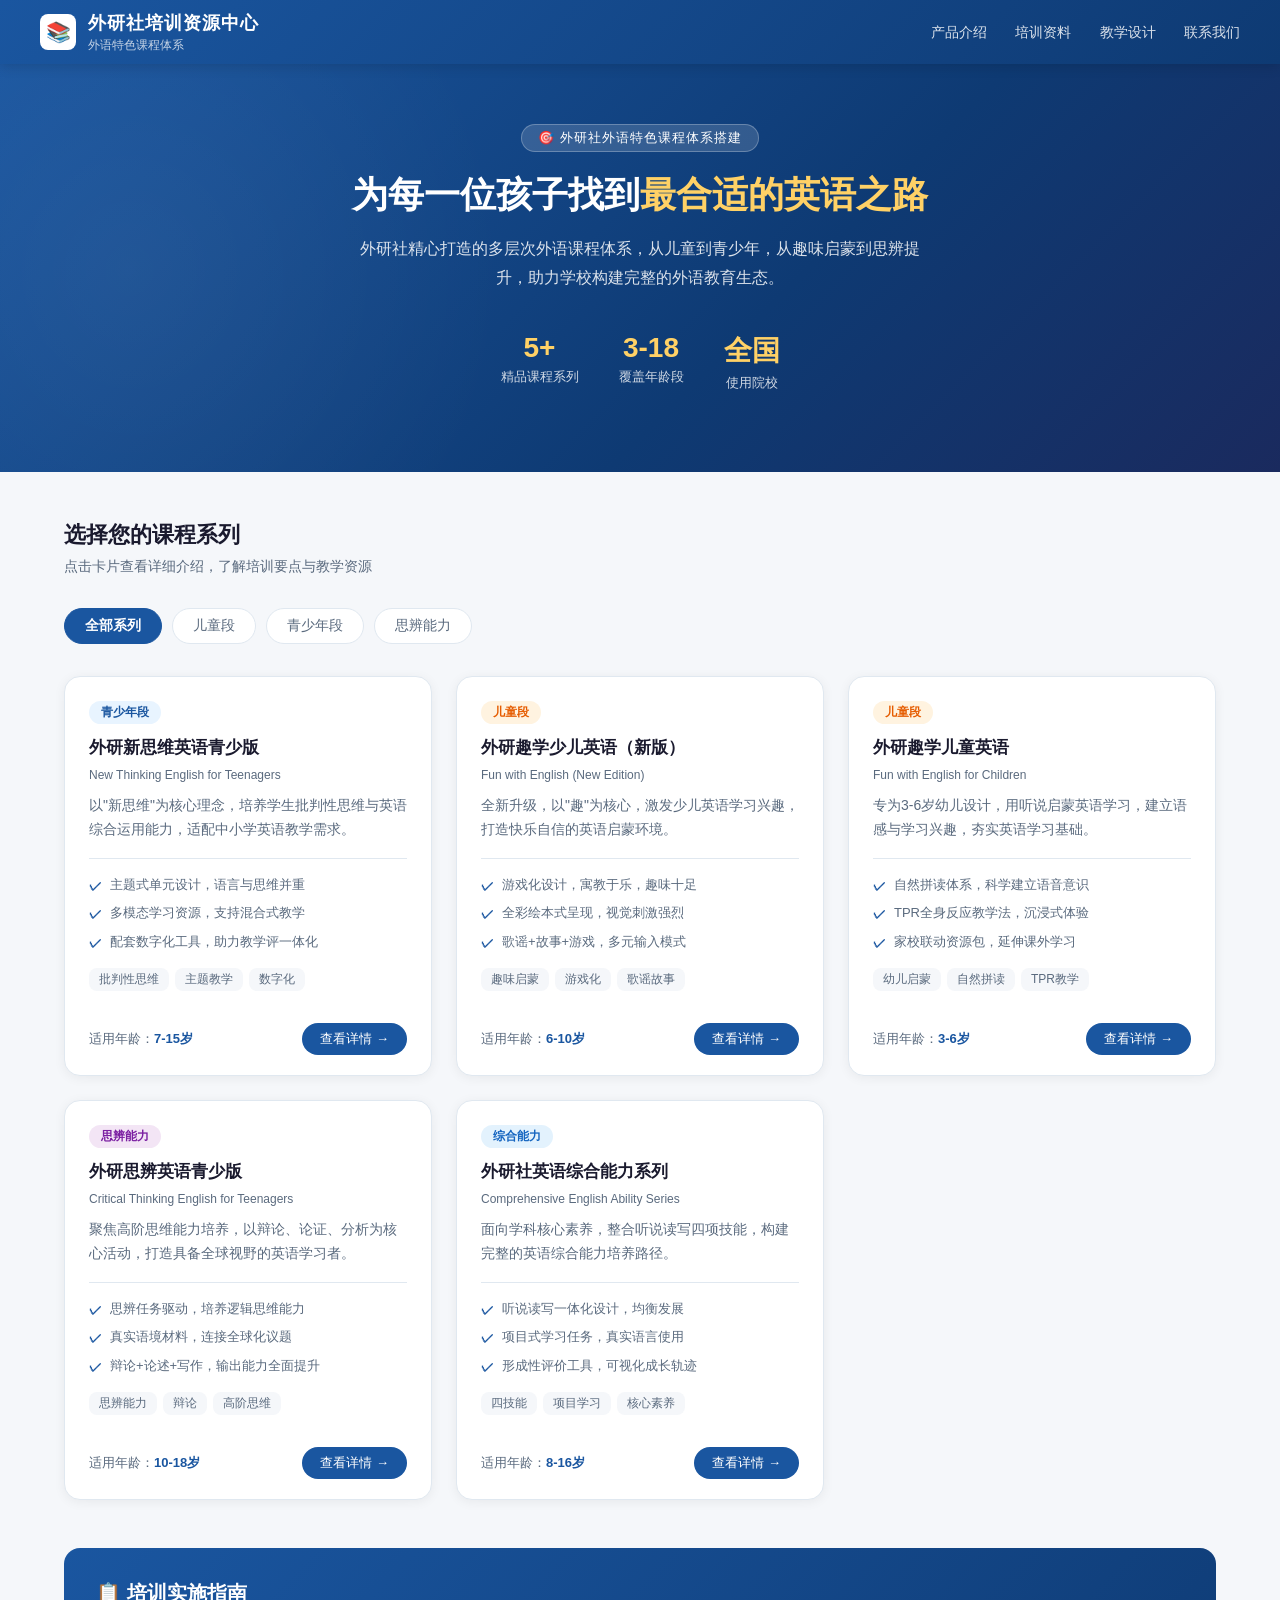
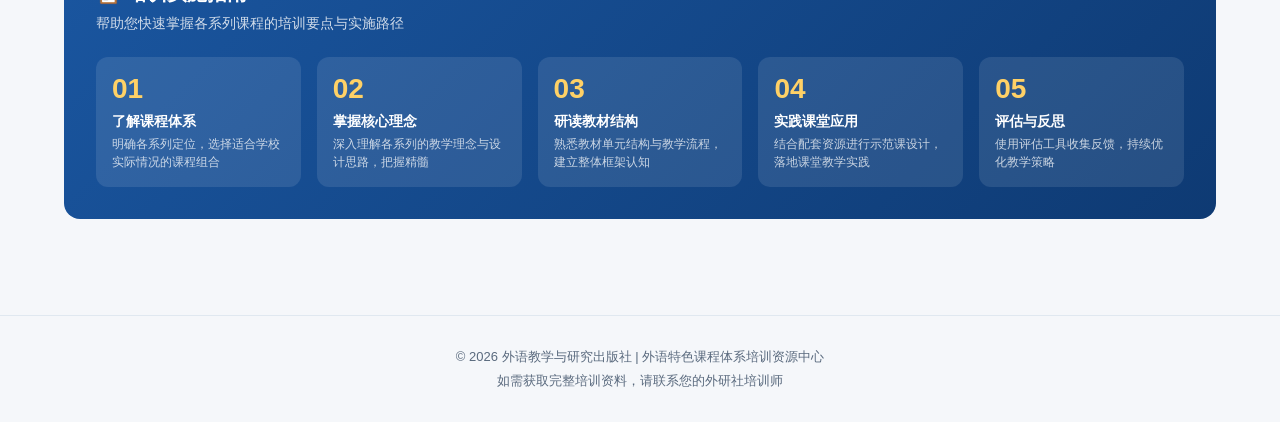
==== index.html @ 3cf46016 "Initial commit: Add FLTRP training site" ====
<!DOCTYPE html>
<html lang="zh-CN">
<head>
  <meta charset="UTF-8">
  <meta name="viewport" content="width=device-width, initial-scale=1.0">
  <title>外研社外语特色课程体系 | 培训资源中心</title>
  <style>
    * { margin: 0; padding: 0; box-sizing: border-box; }

    :root {
      --primary: #1a56a0;
      --primary-light: #2d6cc0;
      --accent: #e85d26;
      --bg: #f5f7fa;
      --card-bg: #ffffff;
      --text: #1a1a2e;
      --text-sub: #5a6a7e;
      --border: #e0e8f0;
    }

    body {
      font-family: 'PingFang SC', 'Microsoft YaHei', sans-serif;
      background: var(--bg);
      color: var(--text);
    }

    /* ===== 顶部导航 ===== */
    header {
      background: linear-gradient(135deg, #1a56a0 0%, #0e3a73 100%);
      color: white;
      padding: 0 24px;
      position: sticky;
      top: 0;
      z-index: 100;
      box-shadow: 0 2px 12px rgba(0,0,0,0.15);
    }
    .header-inner {
      max-width: 1200px;
      margin: 0 auto;
      display: flex;
      align-items: center;
      justify-content: space-between;
      height: 64px;
    }
    .logo {
      display: flex;
      align-items: center;
      gap: 12px;
    }
    .logo-icon {
      width: 36px;
      height: 36px;
      background: white;
      border-radius: 8px;
      display: flex;
      align-items: center;
      justify-content: center;
      font-size: 20px;
    }
    .logo-text {
      font-size: 18px;
      font-weight: 700;
      letter-spacing: 1px;
    }
    .logo-sub {
      font-size: 12px;
      opacity: 0.75;
      margin-top: 2px;
    }
    nav a {
      color: rgba(255,255,255,0.85);
      text-decoration: none;
      margin-left: 24px;
      font-size: 14px;
      transition: color 0.2s;
    }
    nav a:hover { color: white; }

    /* ===== 英雄区 ===== */
    .hero {
      background: linear-gradient(135deg, #1a56a0 0%, #0e3a73 60%, #1a2a5e 100%);
      color: white;
      padding: 60px 24px 80px;
      text-align: center;
      position: relative;
      overflow: hidden;
    }
    .hero::before {
      content: '';
      position: absolute;
      top: -50%;
      left: -20%;
      width: 60%;
      height: 200%;
      background: radial-gradient(ellipse, rgba(255,255,255,0.05) 0%, transparent 70%);
    }
    .hero-tag {
      display: inline-block;
      background: rgba(255,255,255,0.15);
      border: 1px solid rgba(255,255,255,0.25);
      border-radius: 20px;
      padding: 4px 16px;
      font-size: 13px;
      margin-bottom: 20px;
      letter-spacing: 1px;
    }
    .hero h1 {
      font-size: 36px;
      font-weight: 800;
      line-height: 1.3;
      margin-bottom: 16px;
    }
    .hero h1 span { color: #ffd166; }
    .hero p {
      font-size: 16px;
      opacity: 0.85;
      max-width: 580px;
      margin: 0 auto 32px;
      line-height: 1.8;
    }
    .hero-stats {
      display: flex;
      justify-content: center;
      gap: 40px;
      margin-top: 40px;
    }
    .stat {
      text-align: center;
    }
    .stat-num {
      font-size: 28px;
      font-weight: 800;
      color: #ffd166;
    }
    .stat-label {
      font-size: 13px;
      opacity: 0.8;
      margin-top: 4px;
    }

    /* ===== 主内容区 ===== */
    .main {
      max-width: 1200px;
      margin: 0 auto;
      padding: 48px 24px;
    }

    .section-title {
      font-size: 22px;
      font-weight: 700;
      color: var(--text);
      margin-bottom: 8px;
    }
    .section-sub {
      font-size: 14px;
      color: var(--text-sub);
      margin-bottom: 32px;
    }

    /* ===== 产品筛选标签 ===== */
    .filter-bar {
      display: flex;
      flex-wrap: wrap;
      gap: 10px;
      margin-bottom: 32px;
    }
    .filter-btn {
      padding: 8px 20px;
      border-radius: 24px;
      border: 1.5px solid var(--border);
      background: white;
      color: var(--text-sub);
      font-size: 14px;
      cursor: pointer;
      transition: all 0.2s;
      font-family: inherit;
    }
    .filter-btn:hover {
      border-color: var(--primary);
      color: var(--primary);
    }
    .filter-btn.active {
      background: var(--primary);
      border-color: var(--primary);
      color: white;
      font-weight: 600;
    }

    /* ===== 产品卡片网格 ===== */
    .products-grid {
      display: grid;
      grid-template-columns: repeat(auto-fill, minmax(340px, 1fr));
      gap: 24px;
    }

    .product-card {
      background: white;
      border-radius: 16px;
      overflow: hidden;
      box-shadow: 0 2px 12px rgba(0,0,0,0.06);
      border: 1.5px solid var(--border);
      transition: all 0.3s;
      cursor: pointer;
    }
    .product-card:hover {
      transform: translateY(-4px);
      box-shadow: 0 8px 32px rgba(26,86,160,0.15);
      border-color: var(--primary);
    }
    .product-card.hidden { display: none; }

    .card-header {
      padding: 24px 24px 16px;
      position: relative;
    }
    .card-badge {
      display: inline-block;
      padding: 3px 12px;
      border-radius: 12px;
      font-size: 12px;
      font-weight: 600;
      margin-bottom: 12px;
    }
    .badge-junior { background: #e8f4ff; color: #1a56a0; }
    .badge-child { background: #fff3e0; color: #e65c00; }
    .badge-teen { background: #e8f5e9; color: #2e7d32; }
    .badge-think { background: #f3e5f5; color: #7b1fa2; }

    .card-title {
      font-size: 17px;
      font-weight: 700;
      color: var(--text);
      line-height: 1.4;
      margin-bottom: 8px;
    }
    .card-en {
      font-size: 12px;
      color: var(--text-sub);
      margin-bottom: 12px;
    }
    .card-desc {
      font-size: 14px;
      color: var(--text-sub);
      line-height: 1.7;
    }

    .card-divider {
      height: 1px;
      background: var(--border);
      margin: 0 24px;
    }

    .card-body {
      padding: 16px 24px 20px;
    }

    .feature-list {
      list-style: none;
      margin-bottom: 16px;
    }
    .feature-list li {
      display: flex;
      align-items: flex-start;
      gap: 8px;
      font-size: 13px;
      color: var(--text-sub);
      margin-bottom: 8px;
      line-height: 1.5;
    }
    .feature-list li::before {
      content: '✓';
      color: var(--primary);
      font-weight: 700;
      flex-shrink: 0;
      margin-top: 1px;
    }

    .card-tags {
      display: flex;
      flex-wrap: wrap;
      gap: 6px;
    }
    .tag {
      padding: 3px 10px;
      background: var(--bg);
      border-radius: 8px;
      font-size: 12px;
      color: var(--text-sub);
    }

    .card-footer {
      padding: 12px 24px 20px;
      display: flex;
      align-items: center;
      justify-content: space-between;
    }
    .age-range {
      font-size: 13px;
      color: var(--text-sub);
    }
    .age-range span {
      color: var(--primary);
      font-weight: 600;
    }
    .detail-btn {
      padding: 7px 18px;
      background: var(--primary);
      color: white;
      border: none;
      border-radius: 20px;
      font-size: 13px;
      cursor: pointer;
      font-family: inherit;
      transition: background 0.2s;
    }
    .detail-btn:hover { background: var(--primary-light); }

    /* ===== 详情弹窗 ===== */
    .modal-overlay {
      display: none;
      position: fixed;
      inset: 0;
      background: rgba(0,0,0,0.5);
      z-index: 1000;
      align-items: center;
      justify-content: center;
      padding: 20px;
    }
    .modal-overlay.open { display: flex; }

    .modal {
      background: white;
      border-radius: 20px;
      max-width: 680px;
      width: 100%;
      max-height: 85vh;
      overflow-y: auto;
      position: relative;
    }
    .modal-top {
      padding: 32px 32px 24px;
      border-bottom: 1px solid var(--border);
      position: sticky;
      top: 0;
      background: white;
      z-index: 1;
    }
    .modal-close {
      position: absolute;
      top: 20px;
      right: 20px;
      width: 32px;
      height: 32px;
      background: var(--bg);
      border: none;
      border-radius: 50%;
      font-size: 18px;
      cursor: pointer;
      display: flex;
      align-items: center;
      justify-content: center;
      color: var(--text-sub);
    }
    .modal-body {
      padding: 24px 32px 32px;
    }
    .modal-section {
      margin-bottom: 24px;
    }
    .modal-section-title {
      font-size: 15px;
      font-weight: 700;
      color: var(--text);
      margin-bottom: 12px;
      display: flex;
      align-items: center;
      gap: 8px;
    }
    .modal-section-title::before {
      content: '';
      display: block;
      width: 4px;
      height: 16px;
      background: var(--primary);
      border-radius: 2px;
    }
    .modal-text {
      font-size: 14px;
      color: var(--text-sub);
      line-height: 1.8;
    }
    .highlight-box {
      background: #f0f6ff;
      border-left: 4px solid var(--primary);
      border-radius: 0 8px 8px 0;
      padding: 14px 16px;
      font-size: 14px;
      color: var(--text);
      line-height: 1.7;
      margin-top: 8px;
    }
    .training-points {
      display: grid;
      grid-template-columns: 1fr 1fr;
      gap: 10px;
      margin-top: 8px;
    }
    .tp-item {
      background: var(--bg);
      border-radius: 10px;
      padding: 12px 14px;
      font-size: 13px;
      color: var(--text);
      line-height: 1.5;
    }
    .tp-item .tp-icon { font-size: 18px; margin-bottom: 4px; }

    /* ===== 培训指南区 ===== */
    .training-guide {
      background: linear-gradient(135deg, #1a56a0 0%, #0e3a73 100%);
      color: white;
      border-radius: 16px;
      padding: 32px;
      margin-top: 48px;
    }
    .tg-title {
      font-size: 20px;
      font-weight: 700;
      margin-bottom: 8px;
    }
    .tg-sub {
      opacity: 0.8;
      font-size: 14px;
      margin-bottom: 24px;
    }
    .tg-steps {
      display: grid;
      grid-template-columns: repeat(auto-fill, minmax(180px, 1fr));
      gap: 16px;
    }
    .tg-step {
      background: rgba(255,255,255,0.1);
      border-radius: 12px;
      padding: 16px;
    }
    .step-num {
      font-size: 28px;
      font-weight: 800;
      color: #ffd166;
      margin-bottom: 8px;
    }
    .step-title {
      font-size: 14px;
      font-weight: 600;
      margin-bottom: 4px;
    }
    .step-desc {
      font-size: 12px;
      opacity: 0.75;
      line-height: 1.5;
    }

    /* ===== 页脚 ===== */
    footer {
      text-align: center;
      padding: 32px 24px;
      font-size: 13px;
      color: var(--text-sub);
      border-top: 1px solid var(--border);
      margin-top: 48px;
    }

    /* ===== 响应式 ===== */
    @media (max-width: 768px) {
      .hero h1 { font-size: 26px; }
      .hero-stats { gap: 24px; }
      .products-grid { grid-template-columns: 1fr; }
      nav { display: none; }
      .training-points { grid-template-columns: 1fr; }
      .modal-body { padding: 20px; }
      .modal-top { padding: 24px 20px; }
    }
  </style>
</head>
<body>

<!-- 顶部导航 -->
<header>
  <div class="header-inner">
    <div class="logo">
      <div class="logo-icon">📚</div>
      <div>
        <div class="logo-text">外研社培训资源中心</div>
        <div class="logo-sub">外语特色课程体系</div>
      </div>
    </div>
    <nav>
      <a href="#">产品介绍</a>
      <a href="#">培训资料</a>
      <a href="#">教学设计</a>
      <a href="#">联系我们</a>
    </nav>
  </div>
</header>

<!-- 英雄区 -->
<div class="hero">
  <div class="hero-tag">🎯 外研社外语特色课程体系搭建</div>
  <h1>为每一位孩子找到<span>最合适的英语之路</span></h1>
  <p>外研社精心打造的多层次外语课程体系，从儿童到青少年，从趣味启蒙到思辨提升，助力学校构建完整的外语教育生态。</p>
  <div class="hero-stats">
    <div class="stat">
      <div class="stat-num">5+</div>
      <div class="stat-label">精品课程系列</div>
    </div>
    <div class="stat">
      <div class="stat-num">3-18</div>
      <div class="stat-label">覆盖年龄段</div>
    </div>
    <div class="stat">
      <div class="stat-num">全国</div>
      <div class="stat-label">使用院校</div>
    </div>
  </div>
</div>

<!-- 主内容 -->
<div class="main">

  <div class="section-title">选择您的课程系列</div>
  <div class="section-sub">点击卡片查看详细介绍，了解培训要点与教学资源</div>

  <!-- 筛选标签 -->
  <div class="filter-bar">
    <button class="filter-btn active" onclick="filterProducts('all', this)">全部系列</button>
    <button class="filter-btn" onclick="filterProducts('child', this)">儿童段</button>
    <button class="filter-btn" onclick="filterProducts('junior', this)">青少年段</button>
    <button class="filter-btn" onclick="filterProducts('think', this)">思辨能力</button>
  </div>

  <!-- 产品卡片 -->
  <div class="products-grid">

    <!-- 产品1：外研新思维英语青少版 -->
    <div class="product-card" data-category="junior" onclick="openModal('p1')">
      <div class="card-header">
        <span class="card-badge badge-junior">青少年段</span>
        <div class="card-title">外研新思维英语青少版</div>
        <div class="card-en">New Thinking English for Teenagers</div>
        <div class="card-desc">以"新思维"为核心理念，培养学生批判性思维与英语综合运用能力，适配中小学英语教学需求。</div>
      </div>
      <div class="card-divider"></div>
      <div class="card-body">
        <ul class="feature-list">
          <li>主题式单元设计，语言与思维并重</li>
          <li>多模态学习资源，支持混合式教学</li>
          <li>配套数字化工具，助力教学评一体化</li>
        </ul>
        <div class="card-tags">
          <span class="tag">批判性思维</span>
          <span class="tag">主题教学</span>
          <span class="tag">数字化</span>
        </div>
      </div>
      <div class="card-footer">
        <div class="age-range">适用年龄：<span>7-15岁</span></div>
        <button class="detail-btn">查看详情 →</button>
      </div>
    </div>

    <!-- 产品2：外研趣学少儿英语（新版） -->
    <div class="product-card" data-category="child" onclick="openModal('p2')">
      <div class="card-header">
        <span class="card-badge badge-child">儿童段</span>
        <div class="card-title">外研趣学少儿英语（新版）</div>
        <div class="card-en">Fun with English (New Edition)</div>
        <div class="card-desc">全新升级，以"趣"为核心，激发少儿英语学习兴趣，打造快乐自信的英语启蒙环境。</div>
      </div>
      <div class="card-divider"></div>
      <div class="card-body">
        <ul class="feature-list">
          <li>游戏化设计，寓教于乐，趣味十足</li>
          <li>全彩绘本式呈现，视觉刺激强烈</li>
          <li>歌谣+故事+游戏，多元输入模式</li>
        </ul>
        <div class="card-tags">
          <span class="tag">趣味启蒙</span>
          <span class="tag">游戏化</span>
          <span class="tag">歌谣故事</span>
        </div>
      </div>
      <div class="card-footer">
        <div class="age-range">适用年龄：<span>6-10岁</span></div>
        <button class="detail-btn">查看详情 →</button>
      </div>
    </div>

    <!-- 产品3：外研趣学儿童英语 -->
    <div class="product-card" data-category="child" onclick="openModal('p3')">
      <div class="card-header">
        <span class="card-badge badge-child">儿童段</span>
        <div class="card-title">外研趣学儿童英语</div>
        <div class="card-en">Fun with English for Children</div>
        <div class="card-desc">专为3-6岁幼儿设计，用听说启蒙英语学习，建立语感与学习兴趣，夯实英语学习基础。</div>
      </div>
      <div class="card-divider"></div>
      <div class="card-body">
        <ul class="feature-list">
          <li>自然拼读体系，科学建立语音意识</li>
          <li>TPR全身反应教学法，沉浸式体验</li>
          <li>家校联动资源包，延伸课外学习</li>
        </ul>
        <div class="card-tags">
          <span class="tag">幼儿启蒙</span>
          <span class="tag">自然拼读</span>
          <span class="tag">TPR教学</span>
        </div>
      </div>
      <div class="card-footer">
        <div class="age-range">适用年龄：<span>3-6岁</span></div>
        <button class="detail-btn">查看详情 →</button>
      </div>
    </div>

    <!-- 产品4：外研思辨英语青少版 -->
    <div class="product-card" data-category="teen think" onclick="openModal('p4')">
      <div class="card-header">
        <span class="card-badge badge-think">思辨能力</span>
        <div class="card-title">外研思辨英语青少版</div>
        <div class="card-en">Critical Thinking English for Teenagers</div>
        <div class="card-desc">聚焦高阶思维能力培养，以辩论、论证、分析为核心活动，打造具备全球视野的英语学习者。</div>
      </div>
      <div class="card-divider"></div>
      <div class="card-body">
        <ul class="feature-list">
          <li>思辨任务驱动，培养逻辑思维能力</li>
          <li>真实语境材料，连接全球化议题</li>
          <li>辩论+论述+写作，输出能力全面提升</li>
        </ul>
        <div class="card-tags">
          <span class="tag">思辨能力</span>
          <span class="tag">辩论</span>
          <span class="tag">高阶思维</span>
        </div>
      </div>
      <div class="card-footer">
        <div class="age-range">适用年龄：<span>10-18岁</span></div>
        <button class="detail-btn">查看详情 →</button>
      </div>
    </div>

    <!-- 产品5：更多产品占位 -->
    <div class="product-card" data-category="junior" onclick="openModal('p5')">
      <div class="card-header">
        <span class="card-badge badge-teen" style="background:#e3f2fd;color:#1565c0;">综合能力</span>
        <div class="card-title">外研社英语综合能力系列</div>
        <div class="card-en">Comprehensive English Ability Series</div>
        <div class="card-desc">面向学科核心素养，整合听说读写四项技能，构建完整的英语综合能力培养路径。</div>
      </div>
      <div class="card-divider"></div>
      <div class="card-body">
        <ul class="feature-list">
          <li>听说读写一体化设计，均衡发展</li>
          <li>项目式学习任务，真实语言使用</li>
          <li>形成性评价工具，可视化成长轨迹</li>
        </ul>
        <div class="card-tags">
          <span class="tag">四技能</span>
          <span class="tag">项目学习</span>
          <span class="tag">核心素养</span>
        </div>
      </div>
      <div class="card-footer">
        <div class="age-range">适用年龄：<span>8-16岁</span></div>
        <button class="detail-btn">查看详情 →</button>
      </div>
    </div>

  </div>

  <!-- 培训指南 -->
  <div class="training-guide">
    <div class="tg-title">📋 培训实施指南</div>
    <div class="tg-sub">帮助您快速掌握各系列课程的培训要点与实施路径</div>
    <div class="tg-steps">
      <div class="tg-step">
        <div class="step-num">01</div>
        <div class="step-title">了解课程体系</div>
        <div class="step-desc">明确各系列定位，选择适合学校实际情况的课程组合</div>
      </div>
      <div class="tg-step">
        <div class="step-num">02</div>
        <div class="step-title">掌握核心理念</div>
        <div class="step-desc">深入理解各系列的教学理念与设计思路，把握精髓</div>
      </div>
      <div class="tg-step">
        <div class="step-num">03</div>
        <div class="step-title">研读教材结构</div>
        <div class="step-desc">熟悉教材单元结构与教学流程，建立整体框架认知</div>
      </div>
      <div class="tg-step">
        <div class="step-num">04</div>
        <div class="step-title">实践课堂应用</div>
        <div class="step-desc">结合配套资源进行示范课设计，落地课堂教学实践</div>
      </div>
      <div class="tg-step">
        <div class="step-num">05</div>
        <div class="step-title">评估与反思</div>
        <div class="step-desc">使用评估工具收集反馈，持续优化教学策略</div>
      </div>
    </div>
  </div>

</div>

<!-- 页脚 -->
<footer>
  <p>© 2026 外语教学与研究出版社 | 外语特色课程体系培训资源中心</p>
  <p style="margin-top:6px;">如需获取完整培训资料，请联系您的外研社培训师</p>
</footer>

<!-- 详情弹窗 -->
<div class="modal-overlay" id="modalOverlay" onclick="closeModalIfOverlay(event)">
  <div class="modal" id="modal">
    <div class="modal-top">
      <button class="modal-close" onclick="closeModal()">✕</button>
      <div id="modalBadge"></div>
      <div id="modalTitle" style="font-size:20px;font-weight:800;margin:8px 0;"></div>
      <div id="modalEn" style="font-size:13px;color:#5a6a7e;"></div>
    </div>
    <div class="modal-body" id="modalBody"></div>
  </div>
</div>

<script>
  // 产品详情数据
  const products = {
    p1: {
      badge: '<span class="card-badge badge-junior">青少年段</span>',
      title: '外研新思维英语青少版',
      en: 'New Thinking English for Teenagers',
      body: `
        <div class="modal-section">
          <div class="modal-section-title">课程简介</div>
          <div class="modal-text">《外研新思维英语青少版》以"新思维"为核心理念，将批判性思维与创造性思维有机融入英语教学，帮助学生在语言学习的同时发展高阶认知能力。</div>
          <div class="highlight-box">核心理念：语言是思维的载体，教语言就是教思维。本系列致力于培养能用英语"深度思考"的学习者。</div>
        </div>
        <div class="modal-section">
          <div class="modal-section-title">教材特色</div>
          <div class="training-points">
            <div class="tp-item"><div class="tp-icon">🎯</div>主题式单元设计，每单元围绕一个真实世界话题展开</div>
            <div class="tp-item"><div class="tp-icon">💡</div>思维可视化工具，思维导图、概念图贯穿全册</div>
            <div class="tp-item"><div class="tp-icon">📱</div>配套数字化平台，支持线上线下混合教学</div>
            <div class="tp-item"><div class="tp-icon">📊</div>过程性评价体系，教学评一体化设计</div>
          </div>
        </div>
        <div class="modal-section">
          <div class="modal-section-title">培训重点</div>
          <ul class="feature-list">
            <li>如何在英语课堂中真正落实"思维可视化"教学</li>
            <li>主题式教学单元的整体设计与实施路径</li>
            <li>如何利用数字化配套资源提升课堂效率</li>
            <li>教学评一体化的评价工具使用方法</li>
          </ul>
        </div>
        <div class="modal-section">
          <div class="modal-section-title">适用场景</div>
          <div class="modal-text">适用于小学高年级至初中阶段（7-15岁），尤其适合希望在英语教学中融入核心素养培养目标的学校。</div>
        </div>
      `
    },
    p2: {
      badge: '<span class="card-badge badge-child">儿童段</span>',
      title: '外研趣学少儿英语（新版）',
      en: 'Fun with English (New Edition)',
      body: `
        <div class="modal-section">
          <div class="modal-section-title">课程简介</div>
          <div class="modal-text">全新升级版《外研趣学少儿英语》以"趣"字为核心，通过丰富的游戏、歌谣、故事和互动活动，让6-10岁的孩子在快乐中爱上英语学习。</div>
          <div class="highlight-box">新版亮点：全面更新内容选题，融入当代儿童生活场景；增加AI互动练习模块，让孩子随时随地开口说英语。</div>
        </div>
        <div class="modal-section">
          <div class="modal-section-title">教材特色</div>
          <div class="training-points">
            <div class="tp-item"><div class="tp-icon">🎮</div>游戏化课堂设计，让每节课都充满活力</div>
            <div class="tp-item"><div class="tp-icon">🎵</div>原创儿童歌谣，朗朗上口，易学易记</div>
            <div class="tp-item"><div class="tp-icon">📖</div>系列故事绘本，培养阅读兴趣与习惯</div>
            <div class="tp-item"><div class="tp-icon">🏠</div>家校联动资源，延伸课外英语环境</div>
          </div>
        </div>
        <div class="modal-section">
          <div class="modal-section-title">培训重点</div>
          <ul class="feature-list">
            <li>游戏化课堂的设计原则与组织技巧</li>
            <li>如何利用歌谣和故事建立语音语感</li>
            <li>家校共育策略：如何指导家长配合课堂学习</li>
            <li>儿童课堂管理与激励策略</li>
          </ul>
        </div>
        <div class="modal-section">
          <div class="modal-section-title">适用场景</div>
          <div class="modal-text">适用于6-10岁小学低年级英语课程，尤其适合课时充足、希望营造沉浸式英语学习氛围的学校。</div>
        </div>
      `
    },
    p3: {
      badge: '<span class="card-badge badge-child">儿童段</span>',
      title: '外研趣学儿童英语',
      en: 'Fun with English for Children',
      body: `
        <div class="modal-section">
          <div class="modal-section-title">课程简介</div>
          <div class="modal-text">《外研趣学儿童英语》专为3-6岁幼儿设计，采用科学的语言习得原理，以听说启蒙为主，帮助幼儿建立英语语感，培养对英语学习的持久兴趣。</div>
          <div class="highlight-box">设计理念：幼儿学英语，重在"听"和"感受"。本系列不急于读写，让孩子先爱上听英语、说英语。</div>
        </div>
        <div class="modal-section">
          <div class="modal-section-title">教材特色</div>
          <div class="training-points">
            <div class="tp-item"><div class="tp-icon">👂</div>以听说为主，符合幼儿语言发展规律</div>
            <div class="tp-item"><div class="tp-icon">🤸</div>TPR全身反应，让身体参与语言学习</div>
            <div class="tp-item"><div class="tp-icon">🔤</div>自然拼读启蒙，科学建立字母音素意识</div>
            <div class="tp-item"><div class="tp-icon">🌈</div>鲜艳插图+动画视频，视听刺激充分</div>
          </div>
        </div>
        <div class="modal-section">
          <div class="modal-section-title">培训重点</div>
          <ul class="feature-list">
            <li>TPR教学法的课堂实施要点与注意事项</li>
            <li>幼儿英语课堂的节奏把握与氛围营造</li>
            <li>自然拼读启蒙教学的科学顺序与方法</li>
            <li>如何评估幼儿英语学习进展（非测试方式）</li>
          </ul>
        </div>
        <div class="modal-section">
          <div class="modal-section-title">适用场景</div>
          <div class="modal-text">适用于幼儿园及学前英语课程（3-6岁），也适合小学一年级零起点英语衔接课程使用。</div>
        </div>
      `
    },
    p4: {
      badge: '<span class="card-badge badge-think">思辨能力</span>',
      title: '外研思辨英语青少版',
      en: 'Critical Thinking English for Teenagers',
      body: `
        <div class="modal-section">
          <div class="modal-section-title">课程简介</div>
          <div class="modal-text">《外研思辨英语青少版》是一套专注于培养高阶思维能力的英语教材，以辩论、论证、批判性分析为核心活动，帮助学生成为具备全球视野和独立思考能力的学习者。</div>
          <div class="highlight-box">核心价值：在英语学习中同步培养"会想、会辩、会写"的思辨能力，为未来的学术发展和职业竞争奠定基础。</div>
        </div>
        <div class="modal-section">
          <div class="modal-section-title">教材特色</div>
          <div class="training-points">
            <div class="tp-item"><div class="tp-icon">🧠</div>思辨框架清晰，每单元有明确的思维技能目标</div>
            <div class="tp-item"><div class="tp-icon">🌍</div>真实全球议题，激发学生思考与表达欲望</div>
            <div class="tp-item"><div class="tp-icon">🗣️</div>辩论与论证训练，强化口语和写作输出</div>
            <div class="tp-item"><div class="tp-icon">✍️</div>学术写作引导，为高中及以上学习打基础</div>
          </div>
        </div>
        <div class="modal-section">
          <div class="modal-section-title">培训重点</div>
          <ul class="feature-list">
            <li>如何在英语课堂中设计有效的辩论活动</li>
            <li>思辨型阅读理解的教学策略</li>
            <li>论证写作的脚手架设计与使用方法</li>
            <li>评价学生思辨能力发展的多元方式</li>
          </ul>
        </div>
        <div class="modal-section">
          <div class="modal-section-title">适用场景</div>
          <div class="modal-text">适用于初中至高中阶段（10-18岁），尤其适合英语基础较好、希望进一步提升综合素养的学生群体，以及国际化程度较高的学校。</div>
        </div>
      `
    },
    p5: {
      badge: '<span class="card-badge" style="background:#e3f2fd;color:#1565c0;">综合能力</span>',
      title: '外研社英语综合能力系列',
      en: 'Comprehensive English Ability Series',
      body: `
        <div class="modal-section">
          <div class="modal-section-title">课程简介</div>
          <div class="modal-text">外研社英语综合能力系列面向英语学科核心素养，整合听、说、读、写四项技能，通过项目式学习任务和真实语言使用情境，构建完整的英语综合能力培养路径。</div>
          <div class="highlight-box">设计理念：语言能力的发展是整体的、均衡的。本系列拒绝"哑巴英语"和"应试英语"，培养真正能用英语做事的学习者。</div>
        </div>
        <div class="modal-section">
          <div class="modal-section-title">教材特色</div>
          <div class="training-points">
            <div class="tp-item"><div class="tp-icon">🔄</div>四技能有机整合，每个单元均衡训练</div>
            <div class="tp-item"><div class="tp-icon">📌</div>项目式学习任务，真实语言使用场景</div>
            <div class="tp-item"><div class="tp-icon">📈</div>形成性评价工具，可视化学习成长</div>
            <div class="tp-item"><div class="tp-icon">🤝</div>协作学习设计，培养团队沟通能力</div>
          </div>
        </div>
        <div class="modal-section">
          <div class="modal-section-title">培训重点</div>
          <ul class="feature-list">
            <li>四技能整合教学的设计原则与课堂实施</li>
            <li>项目式学习任务的设计与评价方法</li>
            <li>如何利用形成性评价工具追踪学生进步</li>
            <li>协作学习课堂的组织与管理技巧</li>
          </ul>
        </div>
        <div class="modal-section">
          <div class="modal-section-title">适用场景</div>
          <div class="modal-text">适用于小学中高年级至初中阶段（8-16岁），适合希望全面提升学生英语综合运用能力的学校，尤其适合有项目制学习传统的学校。</div>
        </div>
      `
    }
  };

  // 筛选功能
  function filterProducts(category, btn) {
    document.querySelectorAll('.filter-btn').forEach(b => b.classList.remove('active'));
    btn.classList.add('active');
    document.querySelectorAll('.product-card').forEach(card => {
      if (category === 'all' || card.dataset.category.includes(category)) {
        card.classList.remove('hidden');
      } else {
        card.classList.add('hidden');
      }
    });
  }

  // 打开弹窗
  function openModal(id) {
    const p = products[id];
    if (!p) return;
    document.getElementById('modalBadge').innerHTML = p.badge;
    document.getElementById('modalTitle').textContent = p.title;
    document.getElementById('modalEn').textContent = p.en;
    document.getElementById('modalBody').innerHTML = p.body;
    document.getElementById('modalOverlay').classList.add('open');
    document.body.style.overflow = 'hidden';
  }

  // 关闭弹窗
  function closeModal() {
    document.getElementById('modalOverlay').classList.remove('open');
    document.body.style.overflow = '';
  }

  function closeModalIfOverlay(e) {
    if (e.target === document.getElementById('modalOverlay')) closeModal();
  }

  // ESC键关闭
  document.addEventListener('keydown', e => {
    if (e.key === 'Escape') closeModal();
  });
</script>

</body>
</html>
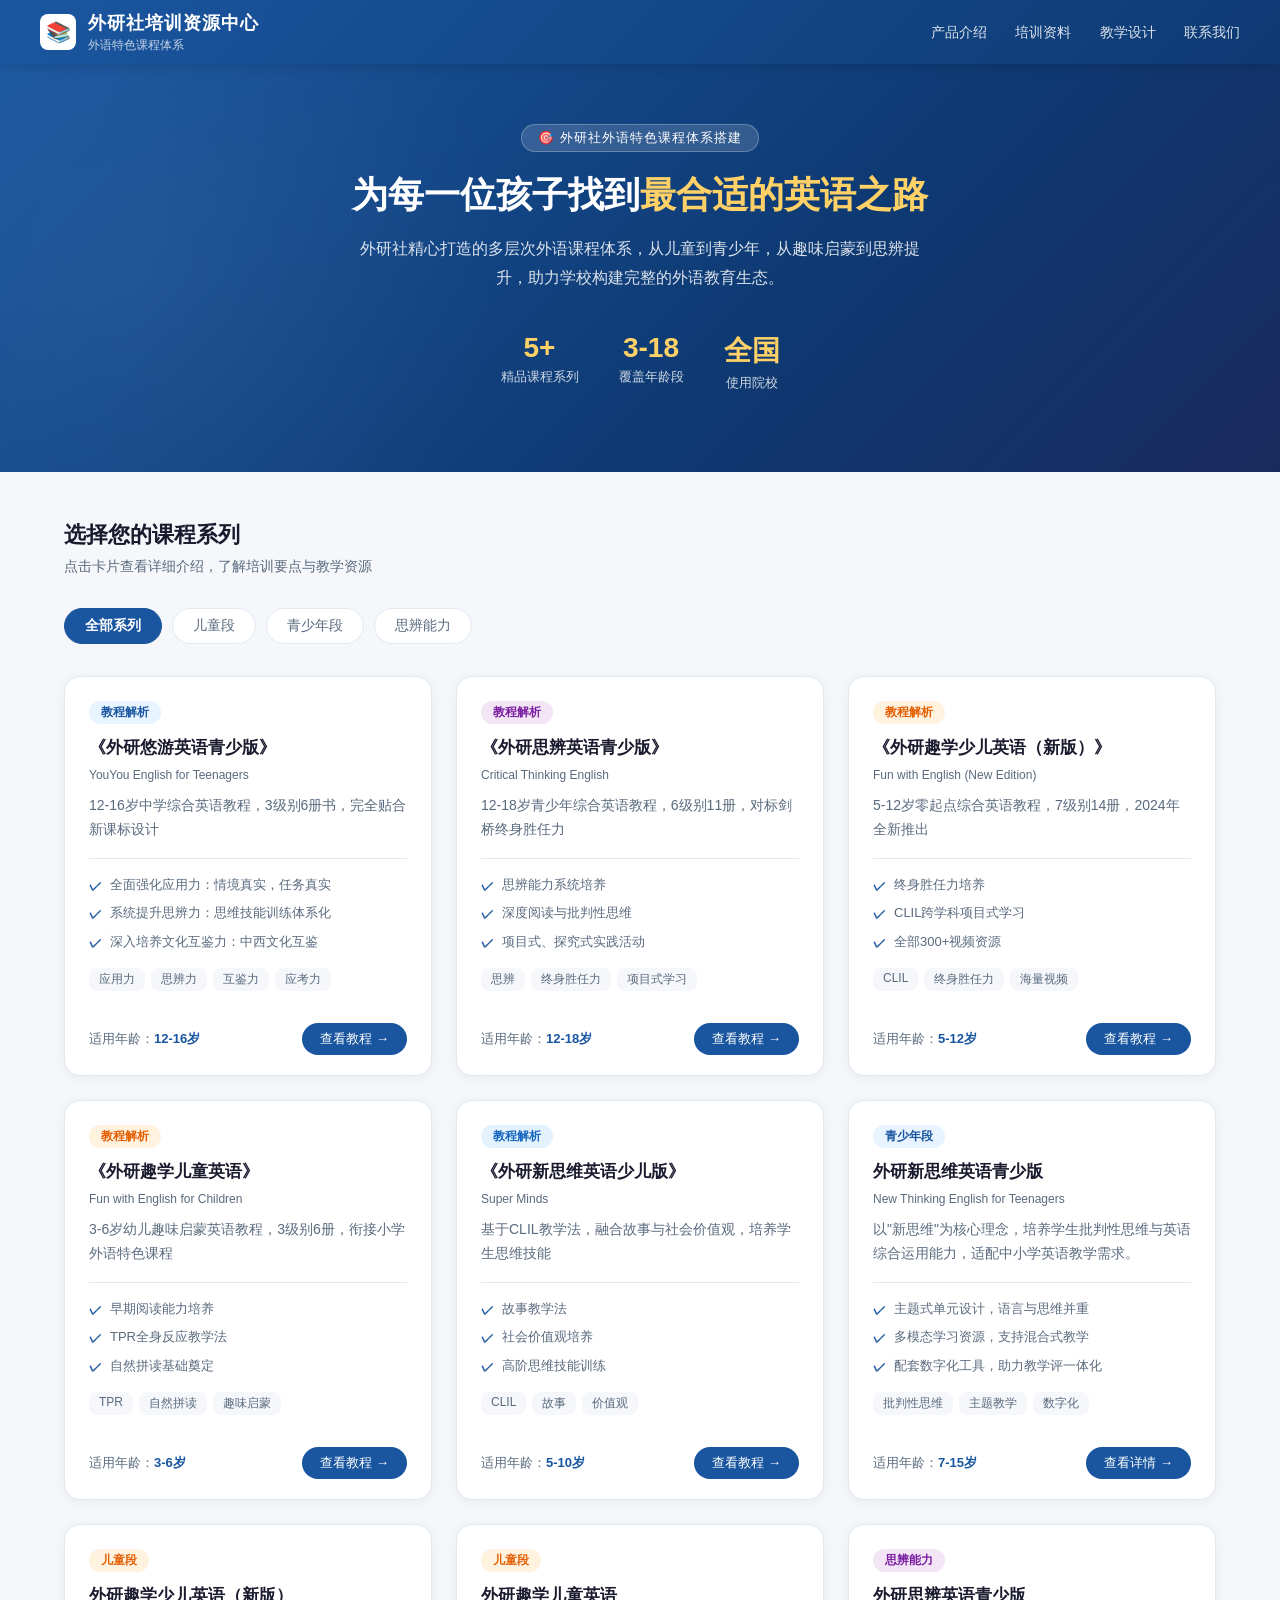
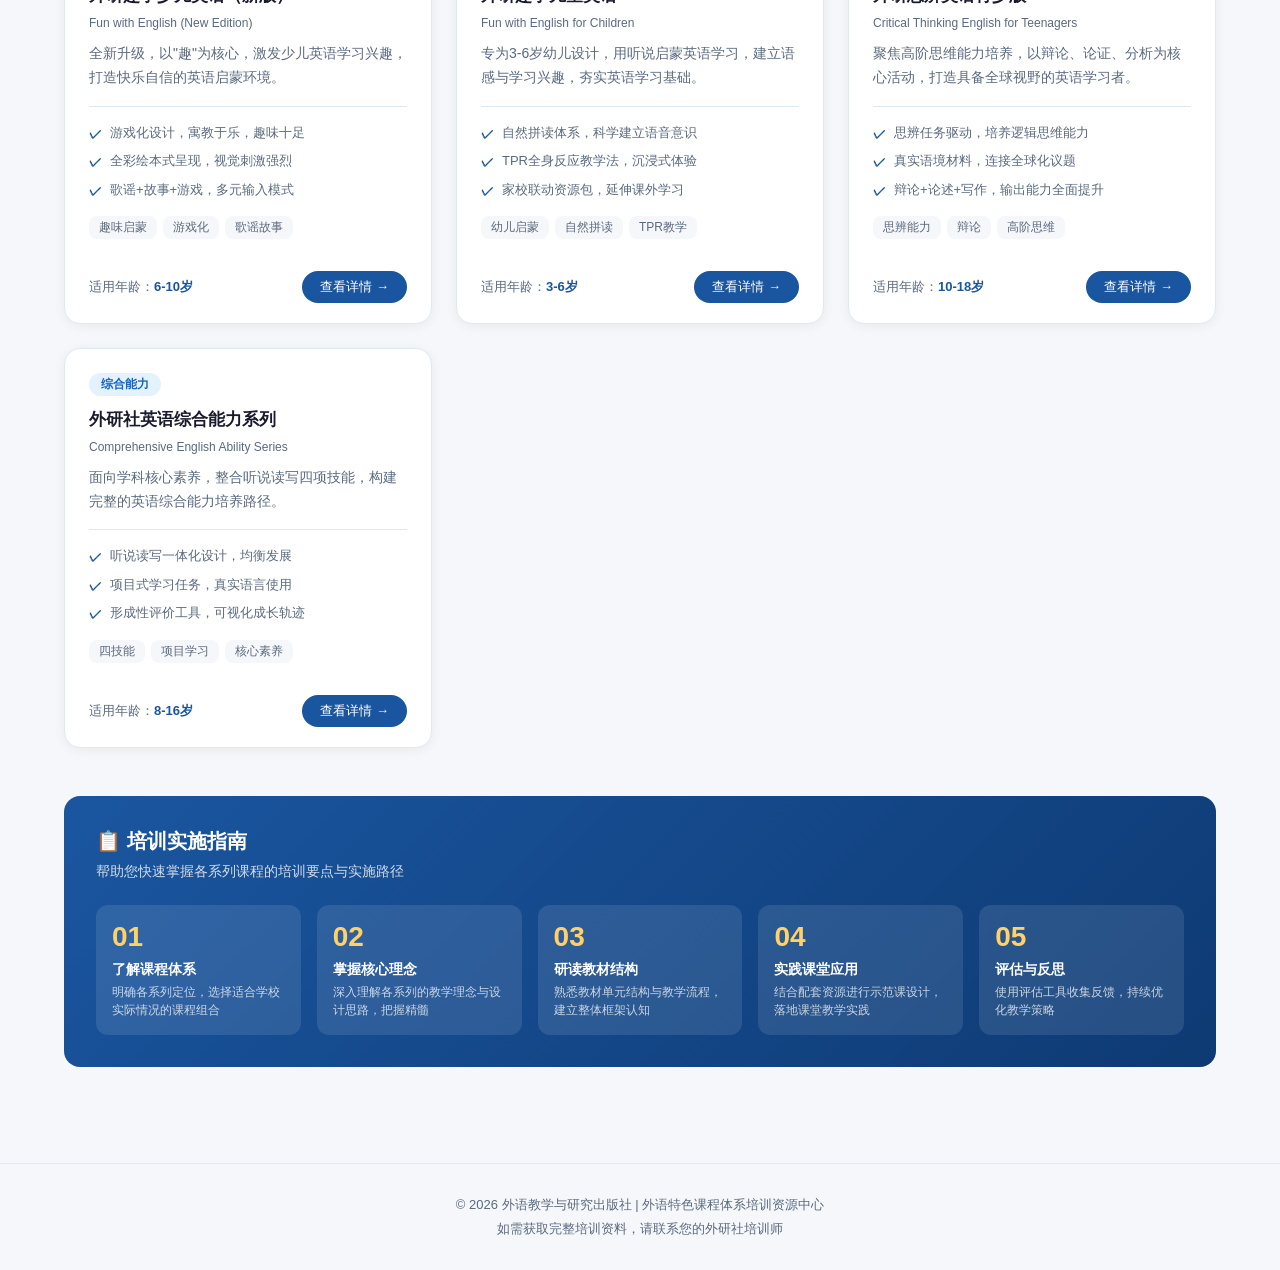
==== commit dc6546f0: "Add index.html" ====
--- a/index.html
+++ b/index.html
@@ -208,6 +208,15 @@
       border-color: var(--primary);
     }
     .product-card.hidden { display: none; }
+
+    .product-card.tutorial-card {
+      text-decoration: none;
+      color: inherit;
+    }
+
+    .product-card.tutorial-card:hover .detail-btn {
+      background: var(--accent);
+    }
 
     .card-header {
       padding: 24px 24px 16px;
@@ -538,8 +547,140 @@
     <button class="filter-btn" onclick="filterProducts('think', this)">思辨能力</button>
   </div>
 
-  <!-- 产品卡片 -->
+    <!-- 产品卡片 -->
   <div class="products-grid">
+
+    <!-- 教程解析页面 -->
+    <a href="youyou.html" class="product-card tutorial-card">
+      <div class="card-header">
+        <span class="card-badge badge-junior">教程解析</span>
+        <div class="card-title">《外研悠游英语青少版》</div>
+        <div class="card-en">YouYou English for Teenagers</div>
+        <div class="card-desc">12-16岁中学综合英语教程，3级别6册书，完全贴合新课标设计</div>
+      </div>
+      <div class="card-divider"></div>
+      <div class="card-body">
+        <ul class="feature-list">
+          <li>全面强化应用力：情境真实，任务真实</li>
+          <li>系统提升思辨力：思维技能训练体系化</li>
+          <li>深入培养文化互鉴力：中西文化互鉴</li>
+        </ul>
+        <div class="card-tags">
+          <span class="tag">应用力</span>
+          <span class="tag">思辨力</span>
+          <span class="tag">互鉴力</span>
+          <span class="tag">应考力</span>
+        </div>
+      </div>
+      <div class="card-footer">
+        <div class="age-range">适用年龄：<span>12-16岁</span></div>
+        <button class="detail-btn">查看教程 →</button>
+      </div>
+    </a>
+
+    <a href="sibian.html" class="product-card tutorial-card">
+      <div class="card-header">
+        <span class="card-badge badge-think">教程解析</span>
+        <div class="card-title">《外研思辨英语青少版》</div>
+        <div class="card-en">Critical Thinking English</div>
+        <div class="card-desc">12-18岁青少年综合英语教程，6级别11册，对标剑桥终身胜任力</div>
+      </div>
+      <div class="card-divider"></div>
+      <div class="card-body">
+        <ul class="feature-list">
+          <li>思辨能力系统培养</li>
+          <li>深度阅读与批判性思维</li>
+          <li>项目式、探究式实践活动</li>
+        </ul>
+        <div class="card-tags">
+          <span class="tag">思辨</span>
+          <span class="tag">终身胜任力</span>
+          <span class="tag">项目式学习</span>
+        </div>
+      </div>
+      <div class="card-footer">
+        <div class="age-range">适用年龄：<span>12-18岁</span></div>
+        <button class="detail-btn">查看教程 →</button>
+      </div>
+    </a>
+
+    <a href="quschool.html" class="product-card tutorial-card">
+      <div class="card-header">
+        <span class="card-badge badge-child">教程解析</span>
+        <div class="card-title">《外研趣学少儿英语（新版）》</div>
+        <div class="card-en">Fun with English (New Edition)</div>
+        <div class="card-desc">5-12岁零起点综合英语教程，7级别14册，2024年全新推出</div>
+      </div>
+      <div class="card-divider"></div>
+      <div class="card-body">
+        <ul class="feature-list">
+          <li>终身胜任力培养</li>
+          <li>CLIL跨学科项目式学习</li>
+          <li>全部300+视频资源</li>
+        </ul>
+        <div class="card-tags">
+          <span class="tag">CLIL</span>
+          <span class="tag">终身胜任力</span>
+          <span class="tag">海量视频</span>
+        </div>
+      </div>
+      <div class="card-footer">
+        <div class="age-range">适用年龄：<span>5-12岁</span></div>
+        <button class="detail-btn">查看教程 →</button>
+      </div>
+    </a>
+
+    <a href="quschool-kids.html" class="product-card tutorial-card">
+      <div class="card-header">
+        <span class="card-badge badge-child">教程解析</span>
+        <div class="card-title">《外研趣学儿童英语》</div>
+        <div class="card-en">Fun with English for Children</div>
+        <div class="card-desc">3-6岁幼儿趣味启蒙英语教程，3级别6册，衔接小学外语特色课程</div>
+      </div>
+      <div class="card-divider"></div>
+      <div class="card-body">
+        <ul class="feature-list">
+          <li>早期阅读能力培养</li>
+          <li>TPR全身反应教学法</li>
+          <li>自然拼读基础奠定</li>
+        </ul>
+        <div class="card-tags">
+          <span class="tag">TPR</span>
+          <span class="tag">自然拼读</span>
+          <span class="tag">趣味启蒙</span>
+        </div>
+      </div>
+      <div class="card-footer">
+        <div class="age-range">适用年龄：<span>3-6岁</span></div>
+        <button class="detail-btn">查看教程 →</button>
+      </div>
+    </a>
+
+    <a href="sm.html" class="product-card tutorial-card">
+      <div class="card-header">
+        <span class="card-badge" style="background:#e3f2fd;color:#1565c0;">教程解析</span>
+        <div class="card-title">《外研新思维英语少儿版》</div>
+        <div class="card-en">Super Minds</div>
+        <div class="card-desc">基于CLIL教学法，融合故事与社会价值观，培养学生思维技能</div>
+      </div>
+      <div class="card-divider"></div>
+      <div class="card-body">
+        <ul class="feature-list">
+          <li>故事教学法</li>
+          <li>社会价值观培养</li>
+          <li>高阶思维技能训练</li>
+        </ul>
+        <div class="card-tags">
+          <span class="tag">CLIL</span>
+          <span class="tag">故事</span>
+          <span class="tag">价值观</span>
+        </div>
+      </div>
+      <div class="card-footer">
+        <div class="age-range">适用年龄：<span>5-10岁</span></div>
+        <button class="detail-btn">查看教程 →</button>
+      </div>
+    </a>
 
     <!-- 产品1：外研新思维英语青少版 -->
     <div class="product-card" data-category="junior" onclick="openModal('p1')">
